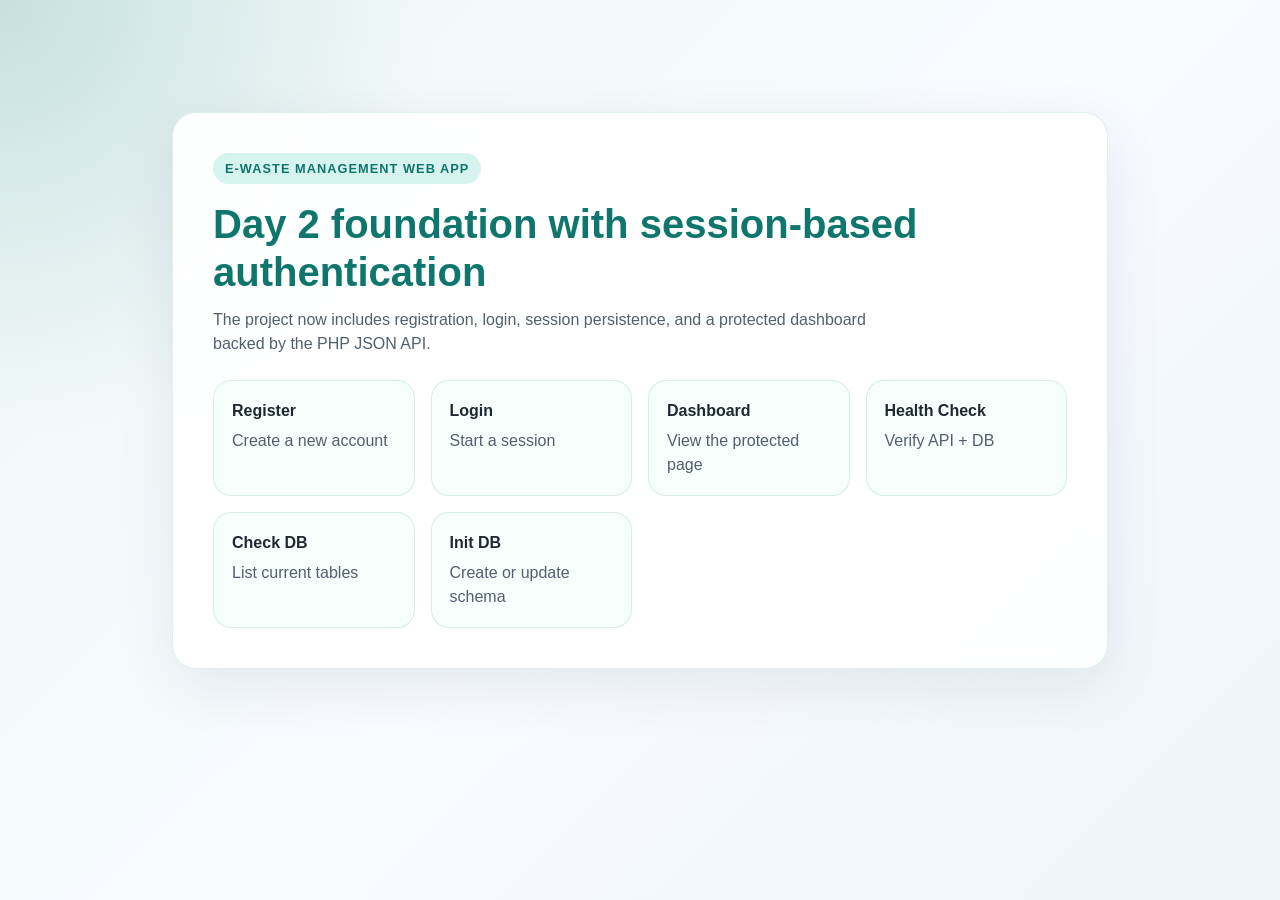
==== public/index.html @ 16a43e52 "Initial commit" ====
<!DOCTYPE html>
<html lang="en">
<head>
    <meta charset="UTF-8">
    <meta name="viewport" content="width=device-width, initial-scale=1.0">
    <title>E-Waste Management</title>
    <link rel="preconnect" href="https://cdn.jsdelivr.net">
    <link href="https://cdn.jsdelivr.net/npm/bootstrap@5.3.3/dist/css/bootstrap.min.css" rel="stylesheet">
    <link rel="stylesheet" href="./assets/css/style.css">
</head>
<body>
    <main class="container py-5">
        <section class="hero-card">
            <span class="eyebrow">E-Waste Management Web App</span>
            <h1>Day 2 foundation with session-based authentication</h1>
            <p class="lead-copy">The project now includes registration, login, session persistence, and a protected dashboard backed by the PHP JSON API.</p>
            <nav class="link-grid">
                <a class="link-card" href="./register.html">
                    <strong>Register</strong>
                    <span>Create a new account</span>
                </a>
                <a class="link-card" href="./login.html">
                    <strong>Login</strong>
                    <span>Start a session</span>
                </a>
                <a class="link-card" href="./dashboard.html">
                    <strong>Dashboard</strong>
                    <span>View the protected page</span>
                </a>
                <a class="link-card" href="../Api/health.php">
                    <strong>Health Check</strong>
                    <span>Verify API + DB</span>
                </a>
                <a class="link-card" href="../Api/check_db.php">
                    <strong>Check DB</strong>
                    <span>List current tables</span>
                </a>
                <a class="link-card" href="../Api/init_db.php">
                    <strong>Init DB</strong>
                    <span>Create or update schema</span>
                </a>
            </nav>
        </section>
    </main>
    <script src="./assets/js/app.js"></script>
</body>
</html>
---- public/assets/css/style.css ----
body {
    margin: 0;
    min-height: 100vh;
    font-family: "Segoe UI", Arial, sans-serif;
    background:
        radial-gradient(circle at top left, rgba(15, 118, 110, 0.18), transparent 28%),
        linear-gradient(135deg, #eef8f6 0%, #f8fbff 52%, #eef4f7 100%);
    color: #1f2933;
}

.container {
    max-width: 960px;
}

.hero-card,
.auth-card,
.dashboard-card {
    background: rgba(255, 255, 255, 0.92);
    border: 1px solid rgba(15, 118, 110, 0.12);
    border-radius: 24px;
    box-shadow: 0 18px 60px rgba(15, 23, 42, 0.08);
    backdrop-filter: blur(10px);
}

.hero-card {
    margin: 64px auto;
    padding: 40px;
}

.eyebrow {
    display: inline-block;
    margin-bottom: 16px;
    padding: 6px 12px;
    border-radius: 999px;
    background: #d7f3ee;
    color: #0f766e;
    font-size: 0.8rem;
    font-weight: 700;
    letter-spacing: 0.08em;
    text-transform: uppercase;
}

.hero-card h1,
.auth-card h1,
.dashboard-card h1 {
    margin-top: 0;
    margin-bottom: 12px;
    color: #0f766e;
    font-weight: 700;
}

.lead-copy {
    max-width: 700px;
    margin-bottom: 24px;
    color: #52606d;
}

.link-grid {
    display: grid;
    grid-template-columns: repeat(auto-fit, minmax(180px, 1fr));
    gap: 16px;
}

.link-card {
    display: block;
    padding: 18px;
    border-radius: 18px;
    background: #f7fffd;
    border: 1px solid rgba(15, 118, 110, 0.14);
    color: inherit;
    text-decoration: none;
    transition: transform 0.15s ease, box-shadow 0.15s ease;
}

.link-card:hover {
    transform: translateY(-2px);
    box-shadow: 0 10px 24px rgba(15, 23, 42, 0.08);
}

.link-card strong,
.link-card span {
    display: block;
}

.link-card span {
    margin-top: 6px;
    color: #52606d;
}

.auth-shell,
.dashboard-shell {
    min-height: 100vh;
    display: grid;
    place-items: center;
    padding: 32px 16px;
}

.auth-card,
.dashboard-card {
    width: 100%;
    max-width: 520px;
    padding: 32px;
}

.dashboard-card {
    max-width: 720px;
}

.page-stack {
    display: grid;
    gap: 24px;
}

.app-navbar {
    margin-bottom: 24px;
    padding: 16px 20px;
    background: rgba(255, 255, 255, 0.92);
    border: 1px solid rgba(15, 118, 110, 0.12);
    border-radius: 20px;
    box-shadow: 0 14px 40px rgba(15, 23, 42, 0.06);
}

.navbar-user-name {
    font-weight: 600;
    color: #102a43;
}

.navbar-user-role {
    font-size: 0.85rem;
    text-transform: capitalize;
    color: #52606d;
}

.meta-list {
    display: grid;
    gap: 12px;
}

.meta-item {
    padding: 14px 16px;
    border-radius: 16px;
    background: #f8fbfb;
    border: 1px solid rgba(15, 118, 110, 0.1);
}

.meta-item strong {
    display: block;
    font-size: 0.8rem;
    letter-spacing: 0.04em;
    text-transform: uppercase;
    color: #52606d;
}

.meta-item span {
    display: block;
    margin-top: 6px;
    font-size: 1rem;
    color: #102a43;
}

.placeholder-card h2 {
    margin-bottom: 12px;
    color: #0f766e;
    font-size: 1.15rem;
}

@media (max-width: 576px) {
    .hero-card,
    .auth-card,
    .dashboard-card {
        padding: 24px;
        border-radius: 20px;
    }

    .app-navbar {
        padding: 16px;
    }
}
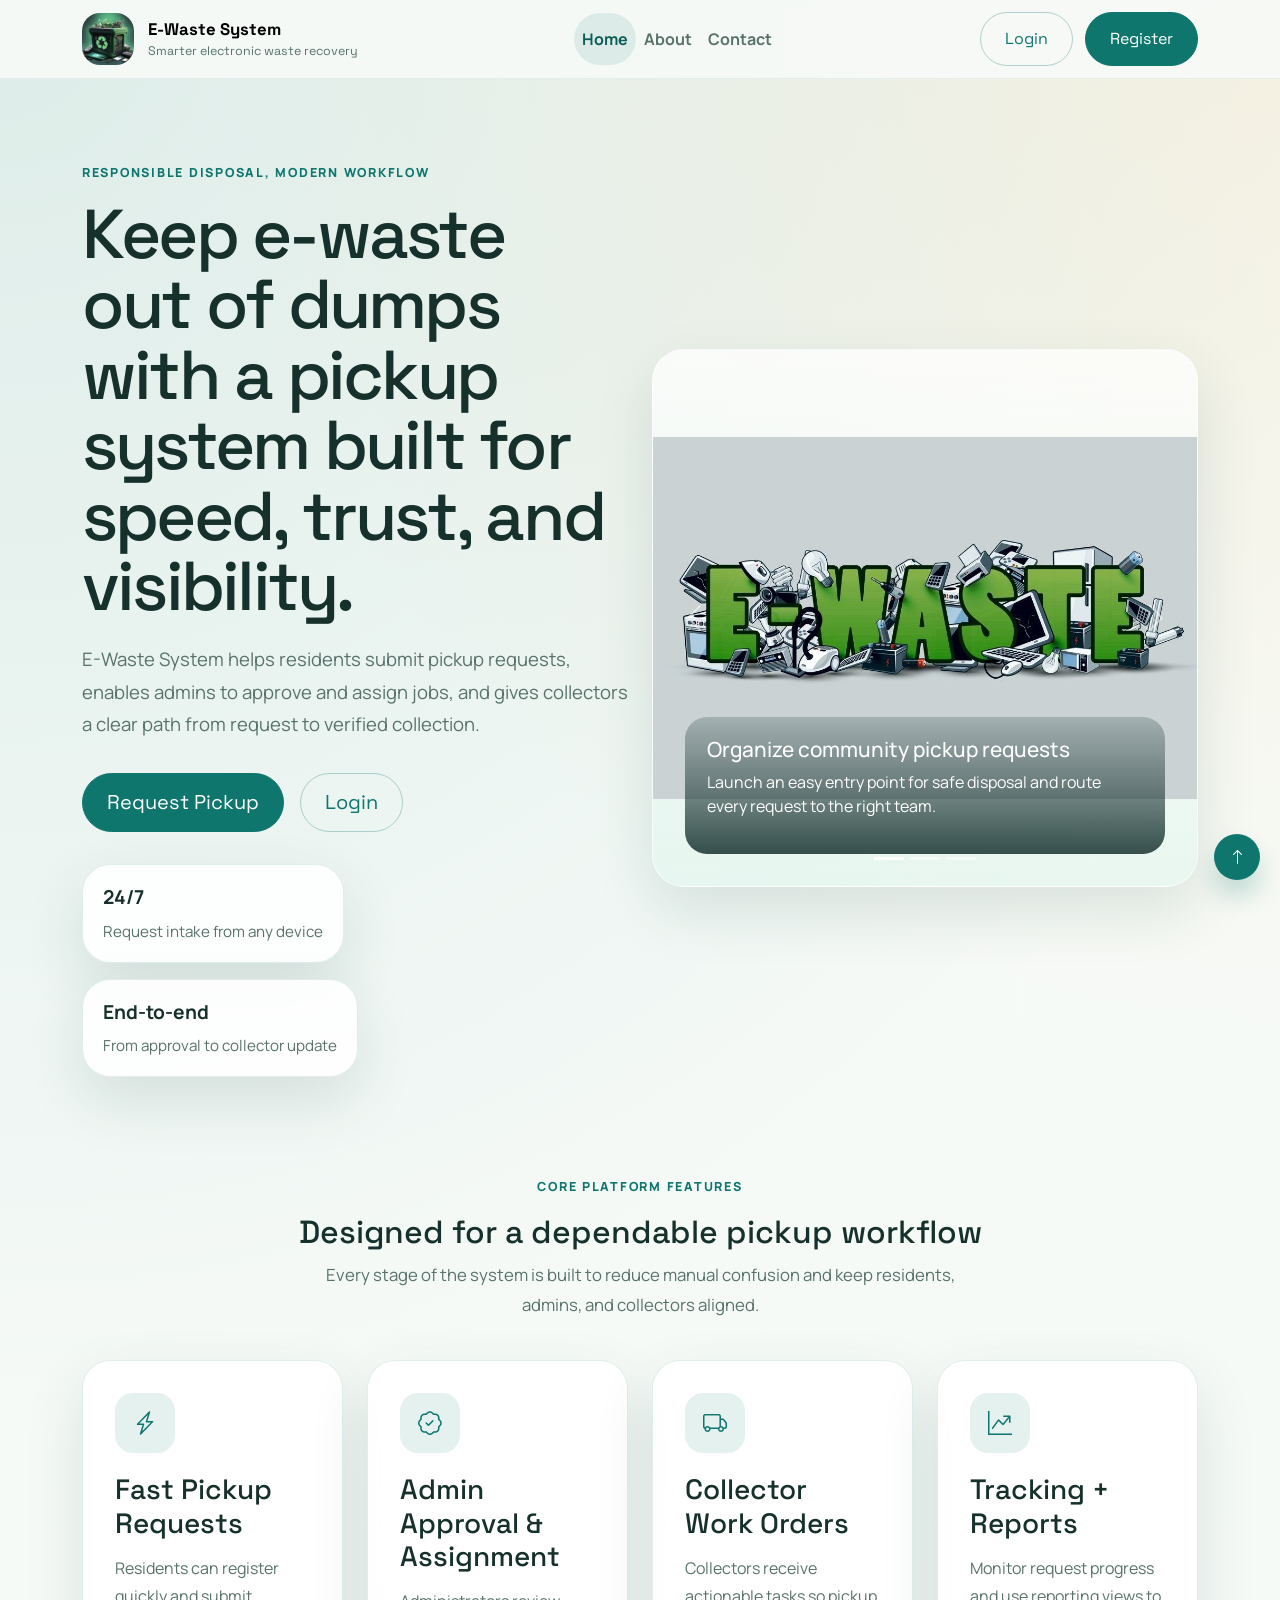
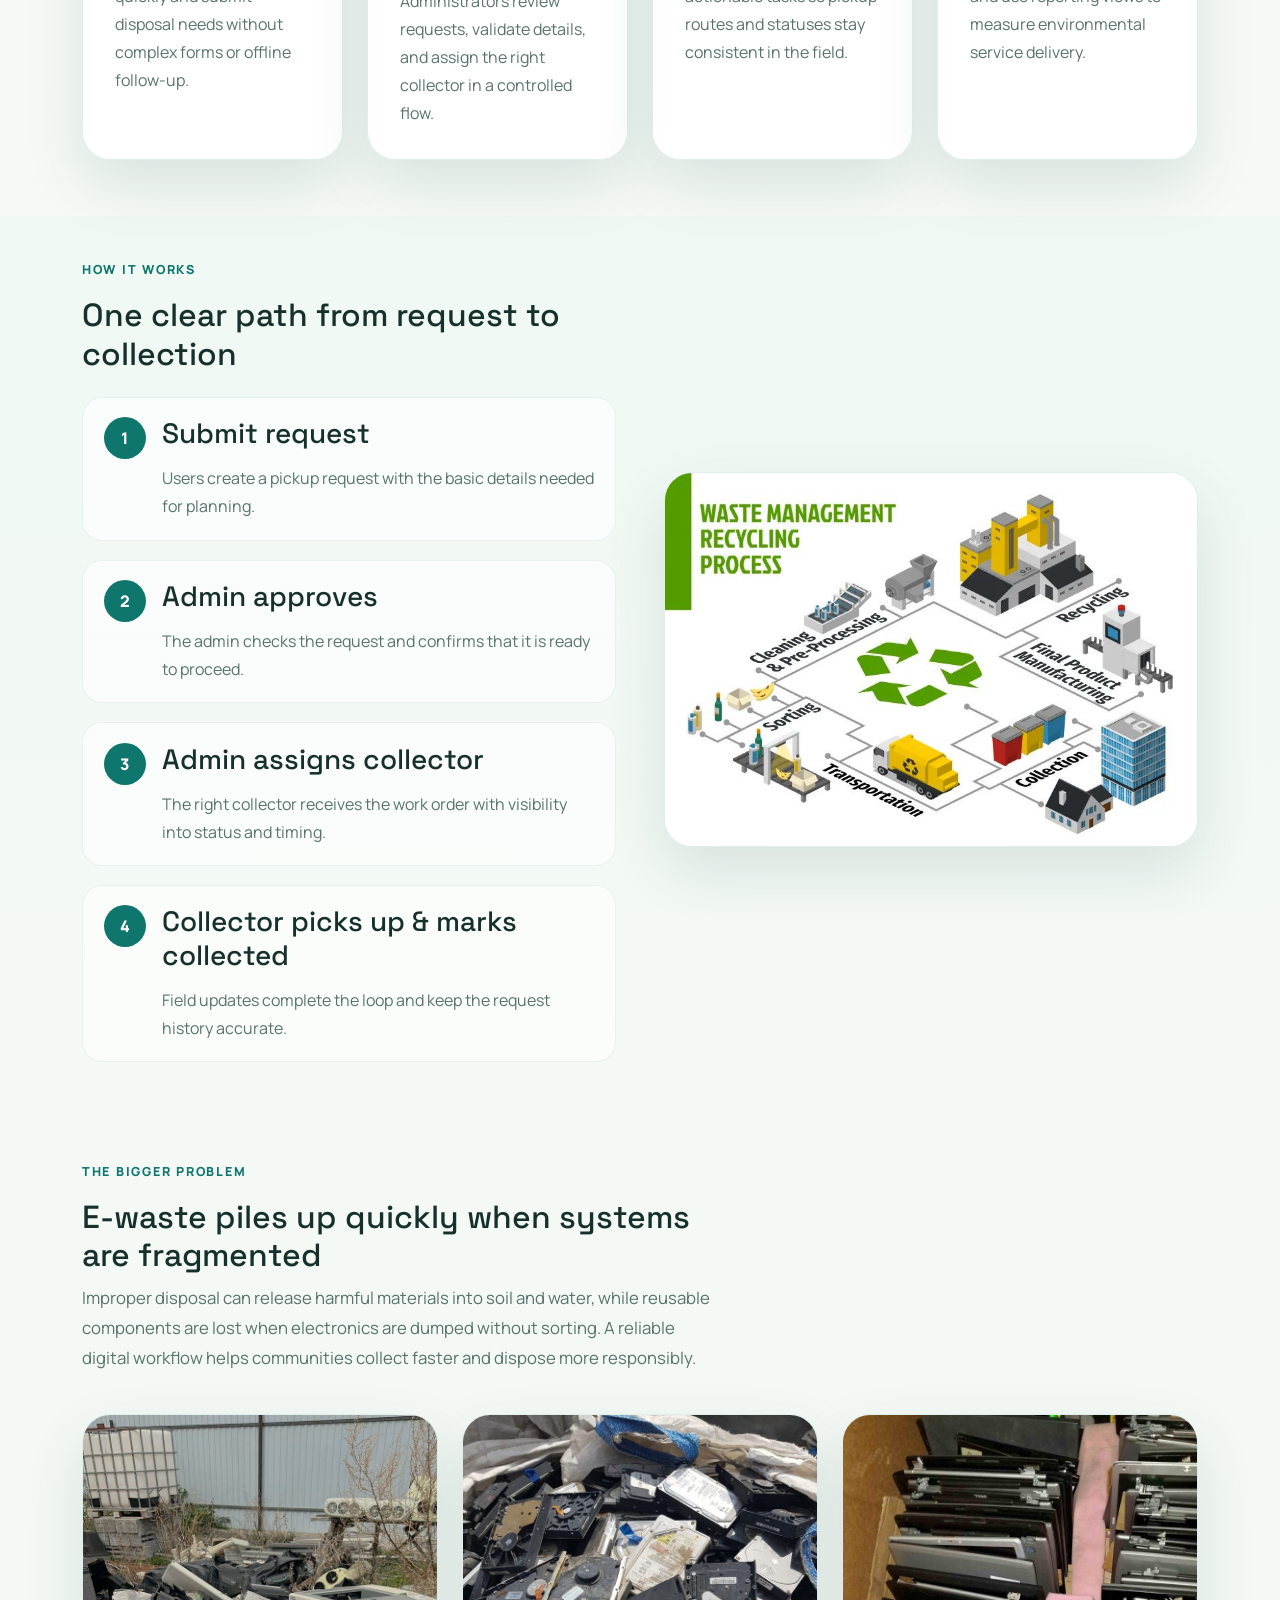
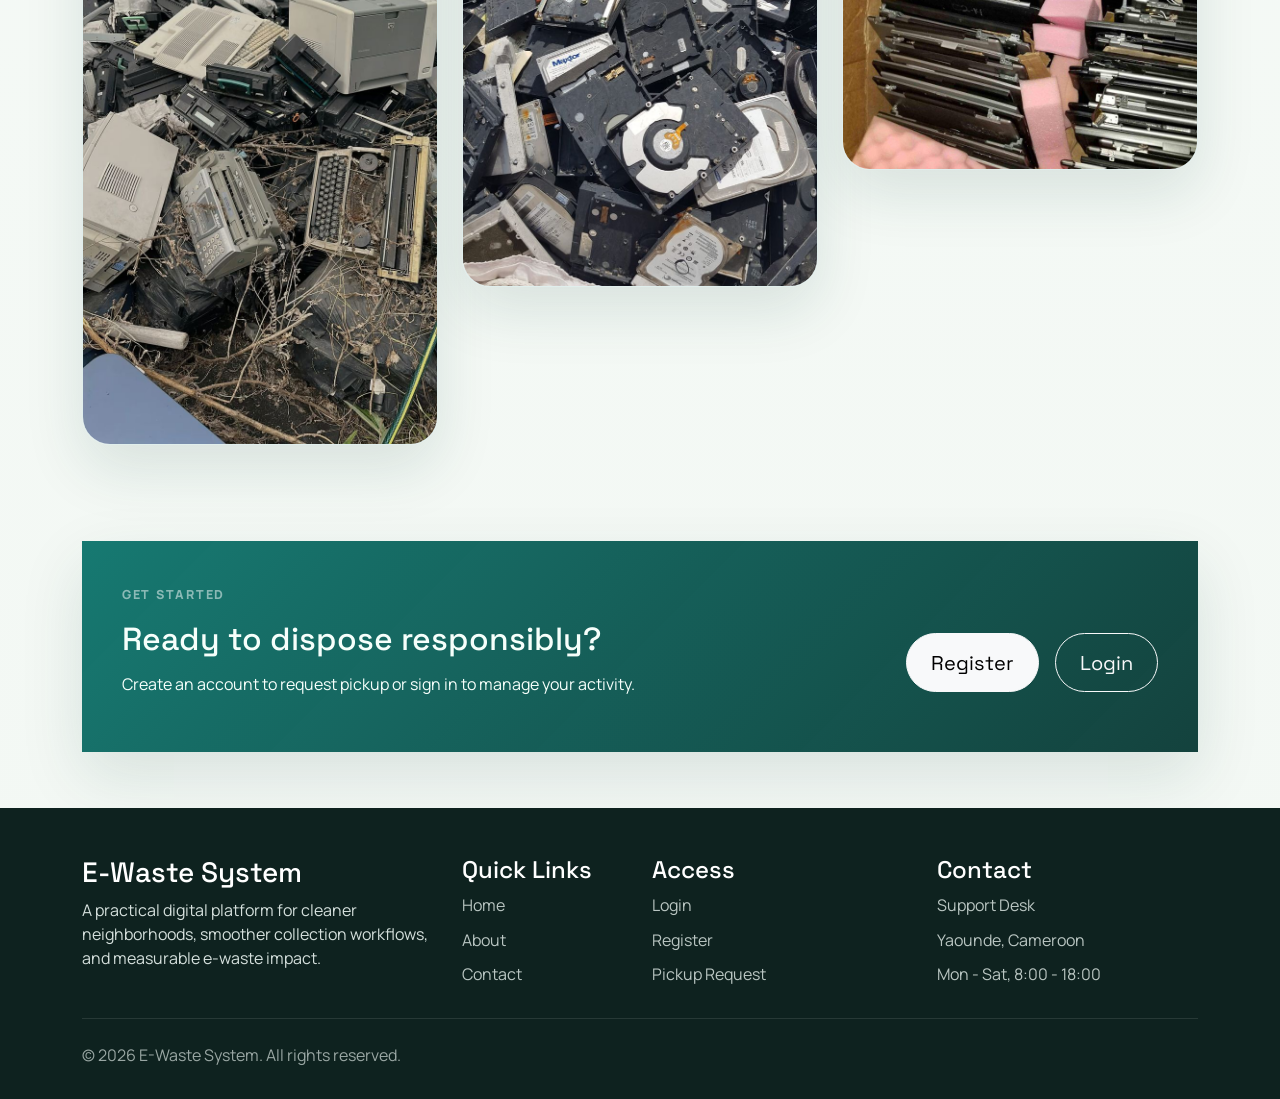
==== commit 0e11359d: "Update project" ====
--- a/public/index.html
+++ b/public/index.html
@@ -3,45 +3,180 @@
 <head>
     <meta charset="UTF-8">
     <meta name="viewport" content="width=device-width, initial-scale=1.0">
-    <title>E-Waste Management</title>
+    <title>Home | E-Waste System</title>
     <link rel="preconnect" href="https://cdn.jsdelivr.net">
+    <link rel="preconnect" href="https://fonts.googleapis.com">
+    <link rel="preconnect" href="https://fonts.gstatic.com" crossorigin>
     <link href="https://cdn.jsdelivr.net/npm/bootstrap@5.3.3/dist/css/bootstrap.min.css" rel="stylesheet">
-    <link rel="stylesheet" href="./assets/css/style.css">
+    <link rel="stylesheet" href="https://cdn.jsdelivr.net/npm/bootstrap-icons@1.11.3/font/bootstrap-icons.min.css">
+    <link rel="stylesheet" href="./assets/css/landing.css">
 </head>
-<body>
-    <main class="container py-5">
-        <section class="hero-card">
-            <span class="eyebrow">E-Waste Management Web App</span>
-            <h1>Day 2 foundation with session-based authentication</h1>
-            <p class="lead-copy">The project now includes registration, login, session persistence, and a protected dashboard backed by the PHP JSON API.</p>
-            <nav class="link-grid">
-                <a class="link-card" href="./register.html">
-                    <strong>Register</strong>
-                    <span>Create a new account</span>
-                </a>
-                <a class="link-card" href="./login.html">
-                    <strong>Login</strong>
-                    <span>Start a session</span>
-                </a>
-                <a class="link-card" href="./dashboard.html">
-                    <strong>Dashboard</strong>
-                    <span>View the protected page</span>
-                </a>
-                <a class="link-card" href="../Api/health.php">
-                    <strong>Health Check</strong>
-                    <span>Verify API + DB</span>
-                </a>
-                <a class="link-card" href="../Api/check_db.php">
-                    <strong>Check DB</strong>
-                    <span>List current tables</span>
-                </a>
-                <a class="link-card" href="../Api/init_db.php">
-                    <strong>Init DB</strong>
-                    <span>Create or update schema</span>
-                </a>
-            </nav>
+<body id="top">
+    <nav class="navbar navbar-expand-lg sticky-top landing-navbar">
+        <div class="container">
+            <a class="navbar-brand brand-lockup" href="./index.html">
+                <span class="brand-logo"><img src="assets/img/logo.jpg" alt="E-Waste System logo"></span>
+                <span>
+                    <span class="brand-title">E-Waste System</span>
+                    <span class="brand-subtitle">Smarter electronic waste recovery</span>
+                </span>
+            </a>
+            <button class="navbar-toggler" type="button" data-bs-toggle="collapse" data-bs-target="#mainNav" aria-controls="mainNav" aria-expanded="false" aria-label="Toggle navigation">
+                <span class="navbar-toggler-icon"></span>
+            </button>
+            <div class="collapse navbar-collapse" id="mainNav">
+                <ul class="navbar-nav mx-auto mb-3 mb-lg-0">
+                    <li class="nav-item"><a class="nav-link active" aria-current="page" href="./index.html">Home</a></li>
+                    <li class="nav-item"><a class="nav-link" href="./about.html">About</a></li>
+                    <li class="nav-item"><a class="nav-link" href="./contact.html">Contact</a></li>
+                </ul>
+                <div class="nav-actions">
+                    <a class="btn btn-outline-success" href="./login.html">Login</a>
+                    <a class="btn btn-success" href="./register.html">Register</a>
+                </div>
+            </div>
+        </div>
+    </nav>
+
+    <main>
+        <section class="hero-section">
+            <div class="container">
+                <div class="row align-items-center g-4">
+                    <div class="col-lg-6">
+                        <span class="section-kicker hero-kicker">Responsible disposal, modern workflow</span>
+                        <h1 class="hero-title">Keep e-waste out of dumps with a pickup system built for speed, trust, and visibility.</h1>
+                        <p class="hero-subtitle">E-Waste System helps residents submit pickup requests, enables admins to approve and assign jobs, and gives collectors a clear path from request to verified collection.</p>
+                        <div class="hero-actions">
+                            <a class="btn btn-success btn-lg" href="./register.html">Request Pickup</a>
+                            <a class="btn btn-outline-success btn-lg" href="./login.html">Login</a>
+                        </div>
+                        <div class="hero-metrics">
+                            <div class="metric-card"><strong>24/7</strong><span>Request intake from any device</span></div>
+                            <div class="metric-card"><strong>End-to-end</strong><span>From approval to collector update</span></div>
+                        </div>
+                    </div>
+                    <div class="col-lg-6">
+                        <div class="hero-media">
+                            <div id="heroCarousel" class="carousel slide hero-carousel shadow-soft" data-bs-ride="carousel">
+                                <div class="carousel-indicators">
+                                    <button type="button" data-bs-target="#heroCarousel" data-bs-slide-to="0" class="active" aria-current="true" aria-label="Slide 1"></button>
+                                    <button type="button" data-bs-target="#heroCarousel" data-bs-slide-to="1" aria-label="Slide 2"></button>
+                                    <button type="button" data-bs-target="#heroCarousel" data-bs-slide-to="2" aria-label="Slide 3"></button>
+                                </div>
+                                <div class="carousel-inner">
+                                    <div class="carousel-item active">
+                                        <img src="assets/img/hero-ewaste.jpg" class="d-block w-100" alt="Electronic waste collection overview">
+                                        <div class="carousel-caption">
+                                            <h5>Organize community pickup requests</h5>
+                                            <p>Launch an easy entry point for safe disposal and route every request to the right team.</p>
+                                        </div>
+                                    </div>
+                                    <div class="carousel-item">
+                                        <img src="assets/img/ewaste-bin.jpg" class="d-block w-100" alt="Collection equipment and e-waste bins">
+                                        <div class="carousel-caption">
+                                            <h5>Equip collectors with clear work orders</h5>
+                                            <p>Assignments stay visible so nothing slips through the cracks.</p>
+                                        </div>
+                                    </div>
+                                    <div class="carousel-item">
+                                        <img src="assets/img/eco-tech.jpg" class="d-block w-100" alt="Eco-technology visualization">
+                                        <div class="carousel-caption">
+                                            <h5>Pair sustainability with technology</h5>
+                                            <p>Use tracking and reporting to turn pickup operations into measurable impact.</p>
+                                        </div>
+                                    </div>
+                                </div>
+                                <button class="carousel-control-prev" type="button" data-bs-target="#heroCarousel" data-bs-slide="prev"><span class="carousel-control-prev-icon" aria-hidden="true"></span><span class="visually-hidden">Previous</span></button>
+                                <button class="carousel-control-next" type="button" data-bs-target="#heroCarousel" data-bs-slide="next"><span class="carousel-control-next-icon" aria-hidden="true"></span><span class="visually-hidden">Next</span></button>
+                            </div>
+                        </div>
+                    </div>
+                </div>
+            </div>
+        </section>
+
+        <section class="content-section">
+            <div class="container">
+                <div class="section-heading text-center">
+                    <span class="section-kicker">Core platform features</span>
+                    <h2>Designed for a dependable pickup workflow</h2>
+                    <p class="section-copy narrow-copy">Every stage of the system is built to reduce manual confusion and keep residents, admins, and collectors aligned.</p>
+                </div>
+                <div class="row g-4">
+                    <div class="col-md-6 col-xl-3"><article class="feature-card reveal-card"><span class="feature-icon"><i class="bi bi-lightning-charge"></i></span><h3>Fast Pickup Requests</h3><p>Residents can register quickly and submit disposal needs without complex forms or offline follow-up.</p></article></div>
+                    <div class="col-md-6 col-xl-3"><article class="feature-card reveal-card"><span class="feature-icon"><i class="bi bi-patch-check"></i></span><h3>Admin Approval &amp; Assignment</h3><p>Administrators review requests, validate details, and assign the right collector in a controlled flow.</p></article></div>
+                    <div class="col-md-6 col-xl-3"><article class="feature-card reveal-card"><span class="feature-icon"><i class="bi bi-truck"></i></span><h3>Collector Work Orders</h3><p>Collectors receive actionable tasks so pickup routes and statuses stay consistent in the field.</p></article></div>
+                    <div class="col-md-6 col-xl-3"><article class="feature-card reveal-card"><span class="feature-icon"><i class="bi bi-graph-up-arrow"></i></span><h3>Tracking + Reports</h3><p>Monitor request progress and use reporting views to measure environmental service delivery.</p></article></div>
+                </div>
+            </div>
+        </section>
+
+        <section class="content-section section-soft">
+            <div class="container">
+                <div class="row align-items-center g-5">
+                    <div class="col-lg-6">
+                        <span class="section-kicker">How it works</span>
+                        <h2>One clear path from request to collection</h2>
+                        <div class="timeline-stack">
+                            <div class="timeline-item"><span class="timeline-step">1</span><div><h3>Submit request</h3><p>Users create a pickup request with the basic details needed for planning.</p></div></div>
+                            <div class="timeline-item"><span class="timeline-step">2</span><div><h3>Admin approves</h3><p>The admin checks the request and confirms that it is ready to proceed.</p></div></div>
+                            <div class="timeline-item"><span class="timeline-step">3</span><div><h3>Admin assigns collector</h3><p>The right collector receives the work order with visibility into status and timing.</p></div></div>
+                            <div class="timeline-item"><span class="timeline-step">4</span><div><h3>Collector picks up &amp; marks collected</h3><p>Field updates complete the loop and keep the request history accurate.</p></div></div>
+                        </div>
+                    </div>
+                    <div class="col-lg-6"><div class="media-shell shadow-soft"><img src="assets/img/recycling-process.jpg" alt="Recycling process illustration" class="section-image"></div></div>
+                </div>
+            </div>
+        </section>
+
+        <section class="content-section">
+            <div class="container">
+                <div class="row align-items-end justify-content-between g-4 mb-4">
+                    <div class="col-lg-7">
+                        <span class="section-kicker">The bigger problem</span>
+                        <h2>E-waste piles up quickly when systems are fragmented</h2>
+                        <p class="section-copy">Improper disposal can release harmful materials into soil and water, while reusable components are lost when electronics are dumped without sorting. A reliable digital workflow helps communities collect faster and dispose more responsibly.</p>
+                    </div>
+                </div>
+                <div class="row g-4">
+                    <div class="col-md-4"><div class="gallery-card"><img src="assets/img/ewaste-yard-1.jpg" alt="E-waste yard view" class="section-image"></div></div>
+                    <div class="col-md-4"><div class="gallery-card"><img src="assets/img/ewaste-yard-2.jpg" alt="Recycling queue snapshot" class="section-image"></div></div>
+                    <div class="col-md-4"><div class="gallery-card"><img src="assets/img/ewaste-yard-3.jpg" alt="Recovery site" class="section-image"></div></div>
+                </div>
+            </div>
+        </section>
+
+        <section class="content-section">
+            <div class="container">
+                <div class="cta-banner shadow-soft">
+                    <div>
+                        <span class="section-kicker text-white-50">Get started</span>
+                        <h2>Ready to dispose responsibly?</h2>
+                        <p>Create an account to request pickup or sign in to manage your activity.</p>
+                    </div>
+                    <div class="hero-actions">
+                        <a class="btn btn-light btn-lg" href="./register.html">Register</a>
+                        <a class="btn btn-outline-light btn-lg" href="./login.html">Login</a>
+                    </div>
+                </div>
+            </div>
         </section>
     </main>
-    <script src="./assets/js/app.js"></script>
+
+    <footer class="site-footer">
+        <div class="container">
+            <div class="row g-4">
+                <div class="col-lg-4"><h3>E-Waste System</h3><p>A practical digital platform for cleaner neighborhoods, smoother collection workflows, and measurable e-waste impact.</p></div>
+                <div class="col-6 col-lg-2"><h4>Quick Links</h4><ul class="footer-links"><li><a href="./index.html">Home</a></li><li><a href="./about.html">About</a></li><li><a href="./contact.html">Contact</a></li></ul></div>
+                <div class="col-6 col-lg-3"><h4>Access</h4><ul class="footer-links"><li><a href="./login.html">Login</a></li><li><a href="./register.html">Register</a></li><li><a href="./request.html">Pickup Request</a></li></ul></div>
+                <div class="col-lg-3"><h4>Contact</h4><ul class="footer-links"><li><a href="./contact.html">Support Desk</a></li><li><span>Yaounde, Cameroon</span></li><li><span>Mon - Sat, 8:00 - 18:00</span></li></ul></div>
+            </div>
+            <div class="footer-bottom"><span>&copy; 2026 E-Waste System. All rights reserved.</span></div>
+        </div>
+    </footer>
+
+    <a class="back-to-top" href="#top" aria-label="Back to top"><i class="bi bi-arrow-up"></i></a>
+
+    <script src="https://cdn.jsdelivr.net/npm/bootstrap@5.3.3/dist/js/bootstrap.bundle.min.js"></script>
 </body>
 </html>
--- a/public/assets/css/landing.css
+++ b/public/assets/css/landing.css
@@ -0,0 +1,176 @@
+@import url("https://fonts.googleapis.com/css2?family=Manrope:wght@400;500;600;700;800&family=Space+Grotesk:wght@500;700&display=swap");
+
+:root {
+    --bg: #f3f8f4;
+    --surface: rgba(255, 255, 255, 0.88);
+    --text: #16302b;
+    --muted: #59726c;
+    --border: rgba(15, 118, 110, 0.12);
+    --primary: #0f766e;
+    --primary-dark: #0a5e57;
+    --shadow: 0 24px 60px rgba(18, 63, 57, 0.12);
+    --radius-lg: 28px;
+    --radius-md: 20px;
+}
+
+html { scroll-behavior: smooth; }
+body {
+    margin: 0;
+    font-family: "Manrope", "Segoe UI", sans-serif;
+    color: var(--text);
+    background:
+        radial-gradient(circle at top left, rgba(15, 118, 110, 0.11), transparent 32%),
+        radial-gradient(circle at top right, rgba(244, 184, 96, 0.14), transparent 24%),
+        linear-gradient(180deg, #f7fbf8 0%, var(--bg) 100%);
+}
+
+h1, h2, h3, h4, .navbar-brand, .btn { font-family: "Space Grotesk", "Trebuchet MS", sans-serif; }
+a { color: inherit; text-decoration: none; }
+img { max-width: 100%; display: block; }
+
+.landing-navbar {
+    background: rgba(247, 251, 248, 0.86);
+    backdrop-filter: blur(16px);
+    border-bottom: 1px solid rgba(15, 118, 110, 0.08);
+}
+.brand-lockup { display: flex; align-items: center; gap: 0.9rem; }
+.brand-title, .brand-subtitle { display: block; }
+.brand-title { font-size: 1.05rem; font-weight: 700; }
+.brand-subtitle { font-size: 0.78rem; color: var(--muted); }
+.brand-logo, .placeholder-logo { width: 52px; height: 52px; border-radius: 18px; overflow: hidden; flex-shrink: 0; }
+.brand-logo img { width: 100%; height: 100%; object-fit: cover; }
+.placeholder-logo, .image-fallback {
+    position: relative;
+    background: linear-gradient(135deg, rgba(15, 118, 110, 0.94), rgba(9, 55, 51, 0.9)), linear-gradient(45deg, rgba(244, 184, 96, 0.42), rgba(255, 255, 255, 0));
+    color: #f7fffb;
+}
+.placeholder-logo { display: inline-flex; align-items: center; justify-content: center; box-shadow: inset 0 1px 0 rgba(255,255,255,0.18); font-size: 1.3rem; }
+.navbar-nav .nav-link { color: var(--muted); font-weight: 700; padding: 0.85rem 1rem; border-radius: 999px; transition: color 0.2s ease, background-color 0.2s ease, transform 0.2s ease; }
+.navbar-nav .nav-link:hover, .navbar-nav .nav-link.active { color: var(--primary-dark); background: rgba(15, 118, 110, 0.1); }
+.nav-actions { display: flex; gap: 0.75rem; }
+.btn { border-radius: 999px; padding: 0.85rem 1.5rem; transition: transform 0.2s ease, box-shadow 0.2s ease, background-color 0.2s ease, color 0.2s ease; }
+.btn:hover { transform: translateY(-2px); box-shadow: 0 12px 24px rgba(15, 118, 110, 0.16); }
+.btn-success { background-color: var(--primary); border-color: var(--primary); }
+.btn-success:hover, .btn-success:focus { background-color: var(--primary-dark); border-color: var(--primary-dark); }
+.btn-outline-success { color: var(--primary); border-color: rgba(15, 118, 110, 0.3); }
+.btn-outline-success:hover, .btn-outline-success:focus { background-color: rgba(15, 118, 110, 0.08); color: var(--primary-dark); border-color: var(--primary); }
+
+.hero-section, .page-hero { padding: 5rem 0 3.5rem; }
+.page-hero { padding-bottom: 2.5rem; }
+.display-title { font-size: clamp(2.5rem, 5vw, 4.6rem); line-height: 1.02; margin: 0 0 1.2rem; }
+.hero-kicker {
+    margin-bottom: 1.1rem;
+}
+.hero-title {
+    max-width: 12ch;
+    margin: 0;
+    font-size: clamp(2.7rem, 5.4vw, 5.1rem);
+    line-height: 1.02;
+    letter-spacing: -0.04em;
+}
+.hero-subtitle {
+    max-width: 58ch;
+    margin: 1.35rem 0 0;
+    font-size: clamp(1rem, 1.45vw, 1.18rem);
+    line-height: 1.75;
+    color: var(--muted);
+}
+.section-kicker { display: inline-block; margin-bottom: 1rem; color: var(--primary); text-transform: uppercase; letter-spacing: 0.14em; font-size: 0.78rem; font-weight: 800; }
+.section-copy { font-size: 1.05rem; color: var(--muted); line-height: 1.8; }
+.narrow-copy { max-width: 680px; margin-inline: auto; }
+.hero-actions, .hero-metrics { display: flex; flex-wrap: wrap; gap: 1rem; margin-top: 2rem; }
+
+.metric-card, .feature-card, .info-card, .form-shell, .map-card, .media-shell, .gallery-card {
+    background: var(--surface);
+    border: 1px solid var(--border);
+    border-radius: var(--radius-lg);
+    box-shadow: var(--shadow);
+}
+.metric-card { padding: 1.15rem 1.25rem; min-width: 180px; }
+.metric-card strong { display: block; font-size: 1.2rem; margin-bottom: 0.4rem; }
+.metric-card span { color: var(--muted); font-size: 0.95rem; }
+.hero-media {
+    height: clamp(320px, 42vw, 560px);
+}
+.hero-carousel {
+    height: 100%;
+    border-radius: 32px;
+    overflow: hidden;
+    border: 1px solid rgba(255,255,255,0.6);
+    background: linear-gradient(180deg, rgba(255,255,255,0.72), rgba(223,245,237,0.56));
+}
+.hero-carousel .carousel-inner,
+.hero-carousel .carousel-item,
+.hero-carousel .carousel-item img,
+.hero-carousel .carousel-fallback {
+    height: 100%;
+}
+.hero-carousel .carousel-item img,
+.hero-carousel .carousel-fallback {
+    object-fit: contain;
+}
+.carousel-caption { left: 2rem; right: 2rem; bottom: 2rem; padding: 1.25rem 1.4rem; border-radius: 22px; background: linear-gradient(180deg, rgba(8,36,34,0.2), rgba(8,36,34,0.8)); text-align: left; }
+.carousel-caption h5 { font-size: 1.3rem; }
+.carousel-fallback, .tall-fallback { display: flex; align-items: end; justify-content: start; overflow: hidden; }
+.carousel-fallback::before, .tall-fallback::before, .map-placeholder::before {
+    content: "";
+    position: absolute;
+    inset: 0;
+    background: linear-gradient(135deg, rgba(255,255,255,0.14), transparent 45%), radial-gradient(circle at 75% 20%, rgba(244,184,96,0.25), transparent 26%);
+}
+.carousel-fallback span, .tall-fallback span { position: relative; z-index: 1; padding: 1.5rem; font-weight: 700; }
+.content-section { padding: 2.5rem 0 3.5rem; }
+.section-soft { background: linear-gradient(180deg, rgba(223,245,237,0.26), rgba(223,245,237,0)); }
+.section-heading { margin-bottom: 2.5rem; }
+.feature-card, .info-card, .form-shell, .map-card { padding: 2rem; }
+.reveal-card { height: 100%; animation: floatUp 0.8s ease both; }
+.feature-icon { width: 60px; height: 60px; display: inline-flex; align-items: center; justify-content: center; border-radius: 18px; margin-bottom: 1.25rem; background: rgba(15,118,110,0.1); color: var(--primary); font-size: 1.5rem; }
+.feature-card h3, .info-card h2, .timeline-item h3, .map-card h3, .cta-banner h2 { margin-bottom: 0.85rem; }
+.feature-card p, .info-card p, .timeline-item p, .map-card p, .bullet-list { color: var(--muted); line-height: 1.75; margin-bottom: 0; }
+.timeline-stack { display: grid; gap: 1.2rem; margin-top: 1.5rem; }
+.timeline-item { display: grid; grid-template-columns: auto 1fr; gap: 1rem; align-items: start; padding: 1.2rem 1.3rem; border-radius: var(--radius-md); background: rgba(255,255,255,0.6); border: 1px solid rgba(15,118,110,0.08); }
+.timeline-step { width: 42px; height: 42px; display: inline-flex; align-items: center; justify-content: center; border-radius: 50%; background: var(--primary); color: #fff; font-weight: 800; }
+.media-shell { overflow: hidden; padding: 0; }
+.section-image { width: 100%; min-height: 320px; object-fit: cover; }
+.gallery-card { overflow: hidden; }
+.tall-fallback { min-height: 320px; }
+.bullet-list { padding-left: 1.2rem; }
+.bullet-list li + li { margin-top: 0.7rem; }
+.cta-banner { background: linear-gradient(135deg, rgba(15,118,110,0.97), rgba(8,56,52,0.95)), linear-gradient(135deg, rgba(244,184,96,0.18), transparent); color: #f6fffb; padding: 2.5rem; display: flex; justify-content: space-between; align-items: center; gap: 2rem; }
+.site-footer { padding: 3rem 0 2rem; background: #0e221f; color: rgba(246,255,251,0.86); }
+.site-footer h3, .site-footer h4 { color: #fff; }
+.footer-links { list-style: none; margin: 0; padding: 0; display: grid; gap: 0.65rem; }
+.footer-links a, .footer-links span { color: rgba(246,255,251,0.74); }
+.footer-bottom { margin-top: 2rem; padding-top: 1.5rem; border-top: 1px solid rgba(255,255,255,0.1); color: rgba(246,255,251,0.6); }
+.form-control, textarea.form-control { border-radius: 18px; border: 1px solid rgba(15,118,110,0.15); padding: 0.95rem 1rem; }
+.form-control:focus, textarea.form-control:focus { border-color: rgba(15,118,110,0.55); box-shadow: 0 0 0 0.25rem rgba(15,118,110,0.12); }
+.map-placeholder { position: relative; min-height: 280px; border-radius: 24px; overflow: hidden; margin: 1.25rem 0; background: linear-gradient(135deg, #d9efe9, #f5fcf7); border: 1px solid rgba(15,118,110,0.1); }
+.map-grid { position: absolute; inset: 0; background-image: linear-gradient(rgba(15,118,110,0.12) 1px, transparent 1px), linear-gradient(90deg, rgba(15,118,110,0.12) 1px, transparent 1px); background-size: 36px 36px; }
+.map-pin { position: absolute; top: 50%; left: 50%; transform: translate(-50%, -50%); display: grid; justify-items: center; gap: 0.55rem; color: var(--primary-dark); font-weight: 700; text-align: center; }
+.map-pin i { font-size: 2rem; }
+.back-to-top { position: fixed; right: 1.25rem; bottom: 1.25rem; width: 46px; height: 46px; border-radius: 50%; display: inline-flex; align-items: center; justify-content: center; background: var(--primary); color: #fff; box-shadow: 0 16px 24px rgba(15,118,110,0.22); z-index: 1020; }
+.shadow-soft { box-shadow: var(--shadow); }
+
+@keyframes floatUp {
+    from { opacity: 0; transform: translateY(16px); }
+    to { opacity: 1; transform: translateY(0); }
+}
+
+@media (max-width: 991.98px) {
+    .landing-navbar .navbar-collapse { margin-top: 1rem; padding: 1rem; border-radius: 22px; background: rgba(255,255,255,0.92); border: 1px solid rgba(15,118,110,0.1); }
+    .nav-actions { flex-direction: column; }
+    .cta-banner { flex-direction: column; align-items: flex-start; }
+    .hero-title { max-width: 13ch; }
+    .hero-media { height: clamp(320px, 58vw, 480px); }
+}
+
+@media (max-width: 767.98px) {
+    .hero-section, .page-hero { padding-top: 3.5rem; }
+    .content-section { padding: 2rem 0 2.8rem; }
+    .feature-card, .info-card, .form-shell, .map-card { padding: 1.5rem; }
+    .hero-media { height: 320px; }
+    .carousel-caption { left: 1rem; right: 1rem; bottom: 1rem; padding: 1rem; }
+    .hero-title { max-width: 11ch; font-size: clamp(2.3rem, 11vw, 3.4rem); }
+    .hero-subtitle { max-width: 44ch; }
+    .back-to-top { right: 0.9rem; bottom: 0.9rem; }
+}
